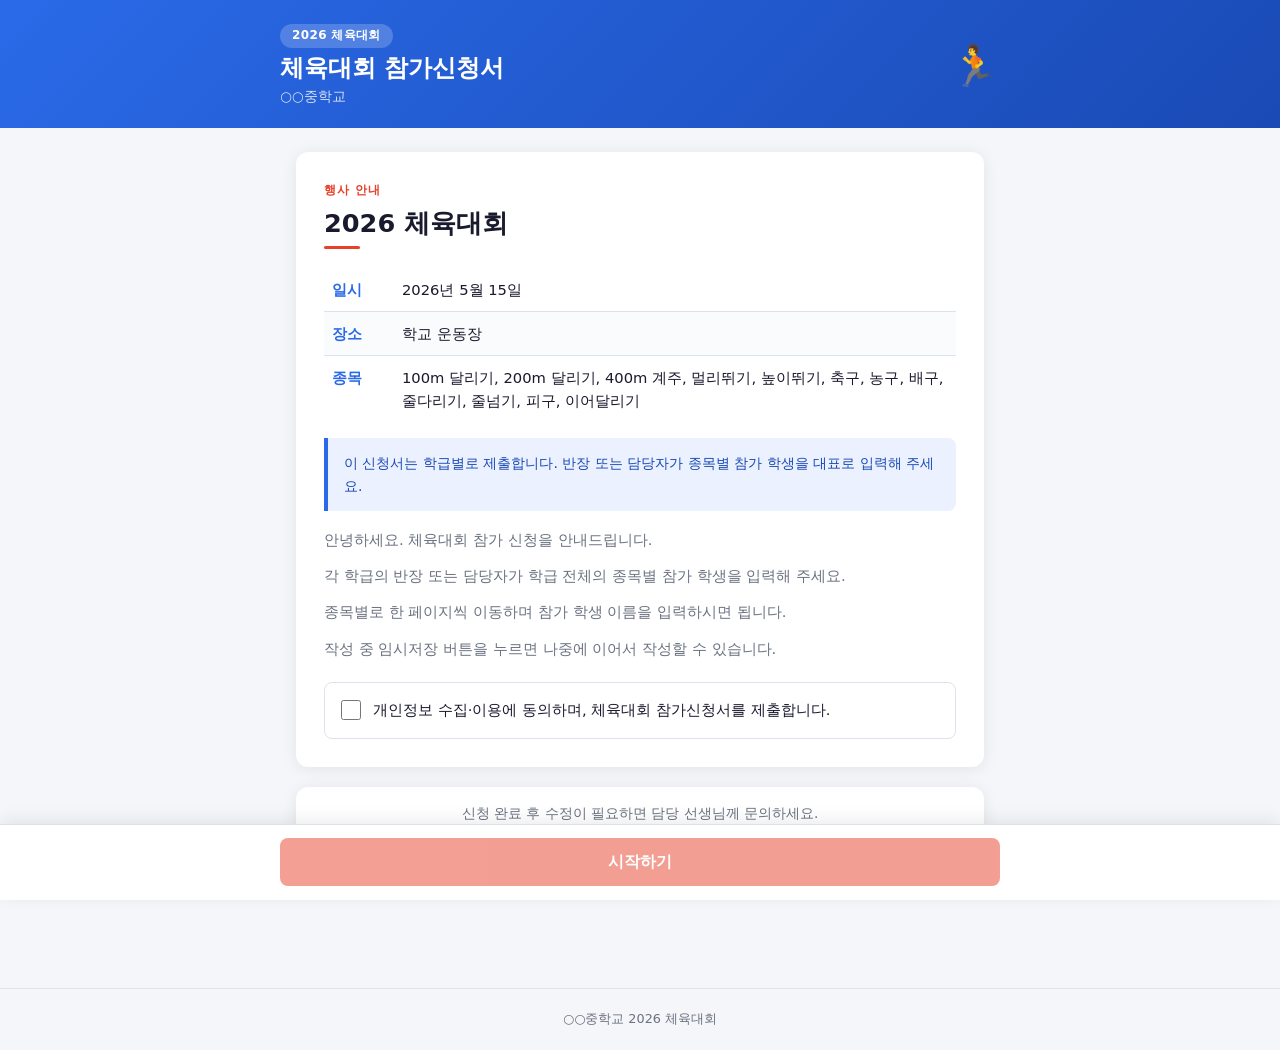
==== index.html @ 094ebeb4 "Add sports festival registration system Multi-step form with one page per event, allowing class reps" ====
<!DOCTYPE html>
<html lang="ko">
<head>
  <meta charset="UTF-8" />
  <meta name="viewport" content="width=device-width, initial-scale=1.0" />
  <title>체육대회 참가신청</title>
  <link rel="stylesheet" href="css/style.css" />
</head>
<body>

  <!-- ── 사이트 헤더 ──────────────────────────────────────── -->
  <header class="site-header">
    <div class="header-inner">
      <div class="header-brand">
        <span class="header-badge" id="header-badge">2026 체육대회</span>
        <h1 class="header-title" id="header-title">체육대회 참가신청서</h1>
        <p class="header-subtitle" id="header-subtitle">○○중학교</p>
      </div>
      <span class="header-logo" aria-hidden="true">🏃</span>
    </div>

    <!-- 프로그레스 바 (안내/완료 단계에서는 숨김) -->
    <div class="progress-container" id="progress-container" style="display:none;">
      <div class="progress-inner">
        <div class="progress-bar-track">
          <div class="progress-bar-fill" id="progress-bar" style="width:0%"></div>
        </div>
        <span class="progress-text" id="progress-text">1 / 14</span>
      </div>
    </div>
  </header>

  <!-- ── 메인 컨텐츠 ──────────────────────────────────────── -->
  <main class="container">

    <!-- ── 임시저장 복원 배너 (조건부 표시) ─────────────── -->
    <div id="draft-banner" class="draft-banner hidden">
      <div class="draft-banner-text">
        <strong>이어서 작성하시겠어요?</strong>
        <span id="draft-banner-time">저장된 내용이 있습니다.</span>
      </div>
      <div class="draft-banner-actions">
        <button class="btn btn-outline btn-sm" id="btn-discard-draft">새로 시작</button>
        <button class="btn btn-secondary btn-sm" id="btn-restore-draft">이어서 작성</button>
      </div>
    </div>

    <!-- ── STEP 0: 안내 ─────────────────────────────────── -->
    <div id="step-0" class="step-panel">

      <div class="card">
        <div class="card-label">행사 안내</div>
        <h2 class="card-title" id="intro-event-title">체육대회</h2>
        <div class="card-title-underline"></div>

        <table class="info-table" id="info-table">
          <tbody>
            <tr>
              <td>일시</td>
              <td id="info-date">-</td>
            </tr>
            <tr>
              <td>장소</td>
              <td id="info-location">-</td>
            </tr>
            <tr>
              <td>종목</td>
              <td id="info-events">-</td>
            </tr>
          </tbody>
        </table>

        <div class="notice-box">
          이 신청서는 학급별로 제출합니다. 반장 또는 담당자가 종목별 참가 학생을
          대표로 입력해 주세요.
        </div>

        <div class="intro-text" id="intro-text"></div>

        <label class="agreement-check" id="agreement-label">
          <input type="checkbox" id="agreement-checkbox" />
          <span>개인정보 수집·이용에 동의하며, 체육대회 참가신청서를 제출합니다.</span>
        </label>
      </div>

      <div class="card" style="padding: 1rem 1.75rem;">
        <p style="font-size:0.85rem; color: var(--color-muted); text-align:center;">
          신청 완료 후 수정이 필요하면 담당 선생님께 문의하세요.
        </p>
      </div>

    </div>

    <!-- ── STEP 1: 학급 정보 ─────────────────────────────── -->
    <div id="step-1" class="step-panel hidden">

      <div class="card">
        <div class="card-label">STEP 01</div>
        <h2 class="card-title">학급 정보</h2>
        <div class="card-title-underline"></div>
        <p class="card-subtitle">신청하는 학급의 학년과 반을 선택해 주세요.</p>

        <div class="field-row">
          <div class="field-group">
            <label for="select-grade">학년 <span class="required">*</span></label>
            <select id="select-grade">
              <option value="">-- 선택 --</option>
            </select>
            <span class="field-error" id="grade-error"></span>
          </div>
          <div class="field-group">
            <label for="select-class">반 <span class="required">*</span></label>
            <select id="select-class">
              <option value="">-- 선택 --</option>
            </select>
            <span class="field-error" id="class-error"></span>
          </div>
        </div>
      </div>

    </div>

    <!-- ── STEP 2~N: 종목별 입력 (JS로 동적 생성) ─────── -->
    <div id="event-steps-container"></div>

    <!-- ── 최종 STEP: 확인 및 제출 ──────────────────────── -->
    <div id="step-confirm" class="step-panel hidden">

      <div class="card">
        <div class="card-label">최종 확인</div>
        <h2 class="card-title">신청 내용 확인</h2>
        <div class="card-title-underline"></div>
        <p class="card-subtitle">아래 내용이 맞으면 제출하기 버튼을 눌러주세요.</p>

        <div id="summary-content">
          <!-- JS로 렌더링 -->
        </div>
      </div>

      <div id="submit-error" class="alert alert-error hidden"></div>

    </div>

    <!-- ── 완료 화면 ──────────────────────────────────────── -->
    <div id="step-complete" class="step-panel hidden">
      <div class="card">
        <div class="success-screen">
          <span class="success-icon">🎉</span>
          <h2>신청 완료!</h2>
          <p>
            체육대회 참가신청이 정상적으로 접수되었습니다.<br>
            수정이 필요하면 담당 선생님께 문의하세요.
          </p>
          <div id="complete-summary" style="margin-top:1.5rem; text-align:left;">
            <!-- 제출 요약 -->
          </div>
        </div>
      </div>
    </div>

  </main>

  <!-- ── 하단 고정 네비게이션 ─────────────────────────────── -->
  <nav class="bottom-nav" id="bottom-nav">
    <div class="bottom-nav-inner">
      <button class="btn btn-secondary" id="btn-prev" style="display:none;">이전</button>
      <button class="btn btn-outline btn-save" id="btn-save-draft" style="display:none;">임시저장</button>
      <button class="btn btn-primary" id="btn-next">시작하기</button>
    </div>
  </nav>

  <footer class="site-footer" id="site-footer"></footer>

  <script src="js/config.js"></script>
  <script src="js/form.js"></script>
</body>
</html>
---- css/style.css ----
/* ============================================================
   style.css — 체육대회 참가신청 시스템 공통 스타일
   ============================================================ */

/* ── Reset & Base ─────────────────────────────────────────── */
*, *::before, *::after { box-sizing: border-box; margin: 0; padding: 0; }

:root {
  --color-primary:    #E8402A;
  --color-primary-dk: #C0321F;
  --color-secondary:  #2A6AE8;
  --color-secondary-dk: #1A54C8;
  --color-success:    #27AE60;
  --color-success-dk: #1e8e4f;
  --color-danger:     #E84040;
  --color-warning:    #F39C12;
  --color-bg:         #F4F6F9;
  --color-card:       #FFFFFF;
  --color-text:       #1A1A2E;
  --color-muted:      #6B7280;
  --color-border:     #DDE3EC;
  --radius:           12px;
  --radius-sm:        8px;
  --shadow:           0 2px 16px rgba(0,0,0,0.08);
  --shadow-md:        0 4px 24px rgba(0,0,0,0.12);
  --transition:       0.18s ease;
}

html { scroll-behavior: smooth; }

body {
  font-family: "Pretendard", "Noto Sans KR", "Apple SD Gothic Neo", system-ui, sans-serif;
  background: var(--color-bg);
  color: var(--color-text);
  min-height: 100vh;
  line-height: 1.6;
  font-size: 16px;
}

/* ── Header ───────────────────────────────────────────────── */
.site-header {
  background: linear-gradient(135deg, var(--color-secondary) 0%, #1A4AB5 100%);
  color: #fff;
  padding: 1.5rem 1rem 1.25rem;
}
.header-inner {
  max-width: 720px;
  margin: 0 auto;
  display: flex;
  align-items: center;
  justify-content: space-between;
  gap: 1rem;
}
.header-brand {
  display: flex;
  flex-direction: column;
}
.header-badge {
  display: inline-block;
  background: rgba(255,255,255,0.2);
  border-radius: 20px;
  padding: 0.15rem 0.75rem;
  font-size: 0.75rem;
  font-weight: 600;
  letter-spacing: 0.03em;
  margin-bottom: 0.4rem;
  width: fit-content;
}
.header-title {
  font-size: 1.5rem;
  font-weight: 800;
  line-height: 1.2;
}
.header-subtitle {
  font-size: 0.85rem;
  opacity: 0.8;
  margin-top: 0.2rem;
}
.header-logo {
  font-size: 2.5rem;
  line-height: 1;
}

/* Admin header */
.admin-header .header-inner { max-width: 1200px; }
.admin-header .header-title { font-size: 1.2rem; }

/* ── Progress Bar ─────────────────────────────────────────── */
.progress-container {
  background: rgba(255,255,255,0.15);
  padding: 0.75rem 1rem;
}
.progress-inner {
  max-width: 720px;
  margin: 0 auto;
  display: flex;
  align-items: center;
  gap: 0.75rem;
}
.progress-bar-track {
  flex: 1;
  height: 6px;
  background: rgba(255,255,255,0.3);
  border-radius: 3px;
  overflow: hidden;
}
.progress-bar-fill {
  height: 100%;
  background: #fff;
  border-radius: 3px;
  transition: width 0.35s ease;
}
.progress-text {
  color: #fff;
  font-size: 0.82rem;
  font-weight: 600;
  white-space: nowrap;
  min-width: 50px;
  text-align: right;
}

/* ── Layout ───────────────────────────────────────────────── */
.container {
  max-width: 720px;
  margin: 0 auto;
  padding: 1.5rem 1rem 6rem; /* bottom padding for fixed nav */
}
.admin-container {
  max-width: 1200px;
  margin: 0 auto;
  padding: 1.5rem 1rem 3rem;
}

/* ── Card ─────────────────────────────────────────────────── */
.card {
  background: var(--color-card);
  border-radius: var(--radius);
  box-shadow: var(--shadow);
  padding: 1.75rem;
  margin-bottom: 1.25rem;
}
.card-label {
  font-size: 0.78rem;
  font-weight: 700;
  color: var(--color-primary);
  letter-spacing: 0.08em;
  text-transform: uppercase;
  margin-bottom: 0.5rem;
}
.card-title {
  font-size: 1.6rem;
  font-weight: 800;
  line-height: 1.25;
  margin-bottom: 0.35rem;
}
.card-title-underline {
  width: 36px;
  height: 3px;
  background: var(--color-primary);
  border-radius: 2px;
  margin-bottom: 1.25rem;
}
.card-subtitle {
  font-size: 0.92rem;
  color: var(--color-muted);
  margin-bottom: 1.25rem;
}

/* ── Info Table (안내 카드 내) ───────────────────────────── */
.info-table {
  width: 100%;
  border-collapse: collapse;
  margin: 1rem 0;
  font-size: 0.92rem;
}
.info-table td {
  padding: 0.6rem 0.5rem;
  border-bottom: 1px solid var(--color-border);
  vertical-align: top;
}
.info-table td:first-child {
  color: var(--color-secondary);
  font-weight: 700;
  width: 70px;
  white-space: nowrap;
}
.info-table tr:last-child td { border-bottom: none; }

/* ── Intro Text ───────────────────────────────────────────── */
.intro-text {
  font-size: 0.93rem;
  color: var(--color-muted);
  line-height: 1.8;
}
.intro-text p { margin-bottom: 0.6rem; }
.intro-text p:last-child { margin-bottom: 0; }

/* ── Notice Box ───────────────────────────────────────────── */
.notice-box {
  border-left: 4px solid var(--color-secondary);
  background: #EBF1FE;
  padding: 0.85rem 1rem;
  border-radius: 0 var(--radius-sm) var(--radius-sm) 0;
  font-size: 0.88rem;
  color: #1A4AB5;
  margin: 1rem 0;
  line-height: 1.6;
}

/* ── Form Fields ──────────────────────────────────────────── */
.field-group { margin-bottom: 1.25rem; }
.field-group label {
  display: block;
  font-weight: 600;
  margin-bottom: 0.4rem;
  font-size: 0.93rem;
}
.required { color: var(--color-primary); margin-left: 2px; }
.field-hint { font-weight: 400; font-size: 0.8rem; color: var(--color-muted); margin-left: 0.4rem; }

input[type="text"],
input[type="password"],
select,
textarea {
  width: 100%;
  padding: 0.65rem 0.9rem;
  border: 1.5px solid var(--color-border);
  border-radius: var(--radius-sm);
  font-size: 0.97rem;
  font-family: inherit;
  transition: border-color var(--transition), box-shadow var(--transition);
  background: #fff;
  color: var(--color-text);
  -webkit-appearance: none;
  appearance: none;
}
select {
  background-image: url("data:image/svg+xml,%3Csvg xmlns='http://www.w3.org/2000/svg' width='16' height='16' viewBox='0 0 24 24' fill='none' stroke='%236B7280' stroke-width='2'%3E%3Cpolyline points='6 9 12 15 18 9'/%3E%3C/svg%3E");
  background-repeat: no-repeat;
  background-position: right 0.75rem center;
  padding-right: 2.5rem;
}
input:focus, select:focus, textarea:focus {
  outline: none;
  border-color: var(--color-secondary);
  box-shadow: 0 0 0 3px rgba(42,106,232,0.12);
}
.input-error {
  border-color: var(--color-danger) !important;
  box-shadow: 0 0 0 3px rgba(232,64,64,0.1) !important;
}
.field-error {
  display: block;
  color: var(--color-danger);
  font-size: 0.8rem;
  margin-top: 0.3rem;
  min-height: 1rem;
}

/* ── Field Row (학년/반 가로 배치) ───────────────────────── */
.field-row {
  display: grid;
  grid-template-columns: 1fr 1fr;
  gap: 1rem;
}

/* ── Participants List ────────────────────────────────────── */
.participants-list {
  display: flex;
  flex-direction: column;
  gap: 0.6rem;
  margin-bottom: 0.75rem;
}
.participant-item {
  display: flex;
  align-items: center;
  gap: 0.5rem;
}
.participant-number {
  font-size: 0.82rem;
  font-weight: 600;
  color: var(--color-muted);
  min-width: 22px;
  text-align: center;
}
.participant-item input {
  flex: 1;
  margin: 0;
}
.btn-remove-participant {
  flex-shrink: 0;
  width: 32px;
  height: 32px;
  border: 1.5px solid var(--color-border);
  background: #fff;
  border-radius: 50%;
  cursor: pointer;
  font-size: 1.1rem;
  line-height: 1;
  color: var(--color-muted);
  transition: all var(--transition);
  display: flex;
  align-items: center;
  justify-content: center;
  padding: 0;
}
.btn-remove-participant:hover {
  border-color: var(--color-danger);
  color: var(--color-danger);
  background: #FFF0F0;
}
.btn-add-participant {
  display: flex;
  align-items: center;
  gap: 0.4rem;
  background: none;
  border: 1.5px dashed var(--color-border);
  border-radius: var(--radius-sm);
  padding: 0.55rem 1rem;
  font-size: 0.88rem;
  font-weight: 600;
  color: var(--color-secondary);
  cursor: pointer;
  width: 100%;
  transition: all var(--transition);
  font-family: inherit;
}
.btn-add-participant:hover {
  border-color: var(--color-secondary);
  background: #EBF1FE;
}
.btn-add-participant:disabled {
  opacity: 0.4;
  cursor: not-allowed;
}
.max-reached-msg {
  font-size: 0.8rem;
  color: var(--color-warning);
  margin-top: 0.4rem;
}

/* ── Skip Toggle ──────────────────────────────────────────── */
.skip-toggle {
  display: flex;
  align-items: center;
  gap: 0.6rem;
  padding: 0.75rem 1rem;
  background: #FFF8F0;
  border: 1.5px solid #F5CBA7;
  border-radius: var(--radius-sm);
  cursor: pointer;
  font-size: 0.88rem;
  font-weight: 600;
  color: var(--color-warning);
  transition: all var(--transition);
  user-select: none;
  margin-top: 1rem;
}
.skip-toggle:hover { background: #FFF0DC; }
.skip-toggle input[type="checkbox"] {
  width: auto;
  margin: 0;
  accent-color: var(--color-warning);
}
.skip-toggle.is-skipped {
  background: #FFF0DC;
  border-color: var(--color-warning);
}

/* ── Agreement Checkbox ───────────────────────────────────── */
.agreement-check {
  display: flex;
  align-items: flex-start;
  gap: 0.75rem;
  padding: 1rem;
  border: 1.5px solid var(--color-border);
  border-radius: var(--radius-sm);
  cursor: pointer;
  transition: all var(--transition);
  font-size: 0.92rem;
  line-height: 1.5;
  user-select: none;
  margin-top: 1.25rem;
}
.agreement-check input[type="checkbox"] {
  width: 20px;
  height: 20px;
  flex-shrink: 0;
  margin-top: 1px;
  accent-color: var(--color-primary);
  cursor: pointer;
}
.agreement-check:has(input:checked) {
  border-color: var(--color-primary);
  background: #FFF5F3;
}

/* ── Draft Restore Banner ─────────────────────────────────── */
.draft-banner {
  background: linear-gradient(135deg, #EBF1FE, #F0F5FF);
  border: 1.5px solid #BDD0F8;
  border-radius: var(--radius);
  padding: 1rem 1.25rem;
  margin-bottom: 1.25rem;
  display: flex;
  align-items: center;
  justify-content: space-between;
  gap: 1rem;
  flex-wrap: wrap;
}
.draft-banner-text { font-size: 0.9rem; color: var(--color-secondary-dk); font-weight: 500; }
.draft-banner-text strong { display: block; font-size: 0.97rem; margin-bottom: 0.2rem; }
.draft-banner-actions { display: flex; gap: 0.5rem; flex-shrink: 0; }

/* ── Buttons ──────────────────────────────────────────────── */
.btn {
  display: inline-flex;
  align-items: center;
  justify-content: center;
  gap: 0.45rem;
  padding: 0.7rem 1.5rem;
  border: none;
  border-radius: var(--radius-sm);
  font-size: 0.97rem;
  font-family: inherit;
  font-weight: 600;
  cursor: pointer;
  transition: all var(--transition);
  text-decoration: none;
  white-space: nowrap;
}
.btn:disabled { opacity: 0.5; cursor: not-allowed; }
.btn-primary   { background: var(--color-primary);   color: #fff; }
.btn-primary:hover:not(:disabled)   { background: var(--color-primary-dk); }
.btn-secondary { background: #e9ecef; color: var(--color-text); }
.btn-secondary:hover:not(:disabled) { background: #dee2e6; }
.btn-outline {
  background: transparent;
  border: 1.5px solid var(--color-border);
  color: var(--color-text);
}
.btn-outline:hover:not(:disabled) { border-color: var(--color-secondary); color: var(--color-secondary); }
.btn-success   { background: var(--color-success);   color: #fff; }
.btn-success:hover:not(:disabled)   { background: var(--color-success-dk); }
.btn-sm { padding: 0.45rem 1rem; font-size: 0.85rem; }
.btn-ghost {
  background: rgba(255,255,255,0.15);
  color: #fff;
  border: 1px solid rgba(255,255,255,0.3);
}
.btn-ghost:hover:not(:disabled) { background: rgba(255,255,255,0.25); }

/* ── Fixed Bottom Navigation ──────────────────────────────── */
.bottom-nav {
  position: fixed;
  bottom: 0;
  left: 0;
  right: 0;
  background: var(--color-card);
  border-top: 1px solid var(--color-border);
  padding: 0.85rem 1rem;
  z-index: 100;
  box-shadow: 0 -4px 16px rgba(0,0,0,0.08);
}
.bottom-nav-inner {
  max-width: 720px;
  margin: 0 auto;
  display: flex;
  align-items: center;
  gap: 0.75rem;
}
.bottom-nav .btn-primary { flex: 1; padding: 0.85rem; font-size: 1rem; }
.bottom-nav .btn-secondary { padding: 0.85rem 1.25rem; }
.bottom-nav .btn-save { padding: 0.85rem 1rem; font-size: 0.85rem; color: var(--color-muted); }

/* ── Spinner ──────────────────────────────────────────────── */
.spinner {
  width: 1rem; height: 1rem;
  border: 2px solid rgba(255,255,255,0.4);
  border-top-color: #fff;
  border-radius: 50%;
  animation: spin 0.7s linear infinite;
}
@keyframes spin { to { transform: rotate(360deg); } }

/* ── Alert ────────────────────────────────────────────────── */
.alert {
  padding: 0.9rem 1.1rem;
  border-radius: var(--radius-sm);
  font-size: 0.9rem;
  line-height: 1.5;
  margin-bottom: 1rem;
}
.alert-success { background: #d4edda; border: 1px solid #b8dac4; color: #155724; }
.alert-error   { background: #f8d7da; border: 1px solid #f1b8bc; color: #721c24; }
.alert-info    { background: #cfe2ff; border: 1px solid #b6d0f7; color: #0a3676; }

/* ── Summary Table (확인 페이지) ──────────────────────────── */
.summary-table {
  width: 100%;
  border-collapse: collapse;
  font-size: 0.9rem;
}
.summary-table th, .summary-table td {
  padding: 0.65rem 0.85rem;
  border-bottom: 1px solid var(--color-border);
  text-align: left;
}
.summary-table th {
  background: var(--color-bg);
  font-weight: 600;
  color: var(--color-muted);
  font-size: 0.82rem;
  width: 35%;
}
.summary-table tr:last-child td,
.summary-table tr:last-child th { border-bottom: none; }
.summary-table .no-participants { color: var(--color-muted); font-style: italic; }
.summary-table .participants-list-text {
  display: flex;
  flex-wrap: wrap;
  gap: 0.4rem;
}
.participant-tag {
  background: var(--color-bg);
  border: 1px solid var(--color-border);
  border-radius: 20px;
  padding: 0.2rem 0.65rem;
  font-size: 0.82rem;
  font-weight: 500;
}

/* ── Success Screen ───────────────────────────────────────── */
.success-screen {
  text-align: center;
  padding: 2.5rem 1.5rem;
}
.success-icon {
  font-size: 4rem;
  margin-bottom: 1rem;
  display: block;
}
.success-screen h2 {
  font-size: 1.5rem;
  font-weight: 800;
  margin-bottom: 0.5rem;
  color: var(--color-success);
}
.success-screen p {
  color: var(--color-muted);
  font-size: 0.93rem;
  line-height: 1.6;
}

/* ── Admin: Login Overlay ─────────────────────────────────── */
.overlay {
  position: fixed;
  inset: 0;
  background: rgba(26, 26, 46, 0.75);
  display: flex;
  align-items: center;
  justify-content: center;
  z-index: 1000;
  backdrop-filter: blur(4px);
}
.overlay-card {
  background: var(--color-card);
  border-radius: var(--radius);
  padding: 2.5rem 2rem;
  width: min(400px, 90vw);
  box-shadow: var(--shadow-md);
}
.overlay-card h2 {
  font-size: 1.3rem;
  font-weight: 800;
  margin-bottom: 0.5rem;
}
.overlay-card .overlay-sub {
  color: var(--color-muted);
  font-size: 0.88rem;
  margin-bottom: 1.5rem;
}
.overlay-card .btn { width: 100%; margin-top: 0.5rem; padding: 0.85rem; }

/* ── Admin: Stats Row ─────────────────────────────────────── */
.stats-row {
  display: grid;
  grid-template-columns: repeat(auto-fill, minmax(140px, 1fr));
  gap: 1rem;
  margin-bottom: 1.5rem;
}
.stat-card {
  background: var(--color-card);
  border-radius: var(--radius);
  box-shadow: var(--shadow);
  padding: 1.25rem 1rem;
  text-align: center;
}
.stat-value {
  font-size: 2rem;
  font-weight: 800;
  color: var(--color-secondary);
  line-height: 1;
  display: block;
}
.stat-label {
  font-size: 0.78rem;
  color: var(--color-muted);
  margin-top: 0.3rem;
  display: block;
}

/* ── Admin: Filter Card ───────────────────────────────────── */
.filter-card .filter-row {
  display: grid;
  grid-template-columns: repeat(auto-fill, minmax(180px, 1fr));
  gap: 1rem;
  margin-bottom: 1rem;
}
.filter-actions {
  display: flex;
  align-items: center;
  gap: 0.75rem;
  flex-wrap: wrap;
}
.count-badge {
  font-size: 0.85rem;
  color: var(--color-muted);
  margin-left: auto;
}

/* ── Admin: Table ─────────────────────────────────────────── */
.table-wrapper { overflow-x: auto; }
table {
  width: 100%;
  border-collapse: collapse;
  font-size: 0.88rem;
}
thead tr {
  background: var(--color-secondary);
  color: #fff;
}
th, td {
  padding: 0.7rem 0.9rem;
  text-align: left;
  border-bottom: 1px solid var(--color-border);
}
th { font-weight: 600; font-size: 0.82rem; }
tbody tr:hover { background: #EBF1FE; }
tbody tr:nth-child(even) { background: #fafbfc; }
tbody tr:nth-child(even):hover { background: #EBF1FE; }
.table-empty, .table-loading {
  text-align: center;
  padding: 3rem;
  color: var(--color-muted);
  font-size: 0.9rem;
}

/* ── Footer ───────────────────────────────────────────────── */
.site-footer {
  text-align: center;
  padding: 1.25rem;
  font-size: 0.8rem;
  color: var(--color-muted);
  border-top: 1px solid var(--color-border);
  margin-top: 2rem;
}

/* ── Utility ──────────────────────────────────────────────── */
.hidden { display: none !important; }

/* ── Responsive ───────────────────────────────────────────── */
@media (max-width: 600px) {
  body { font-size: 15px; }
  .card { padding: 1.25rem; }
  .card-title { font-size: 1.35rem; }
  .header-title { font-size: 1.25rem; }
  .header-logo { font-size: 2rem; }
  .stats-row { grid-template-columns: repeat(2, 1fr); }
  .filter-card .filter-row { grid-template-columns: 1fr; }
  .filter-actions { flex-direction: column; align-items: stretch; }
  .count-badge { margin-left: 0; }
  .bottom-nav-inner { flex-wrap: wrap; }
  .bottom-nav .btn-save { order: -1; flex-basis: 100%; }
  .draft-banner { flex-direction: column; align-items: flex-start; }
}
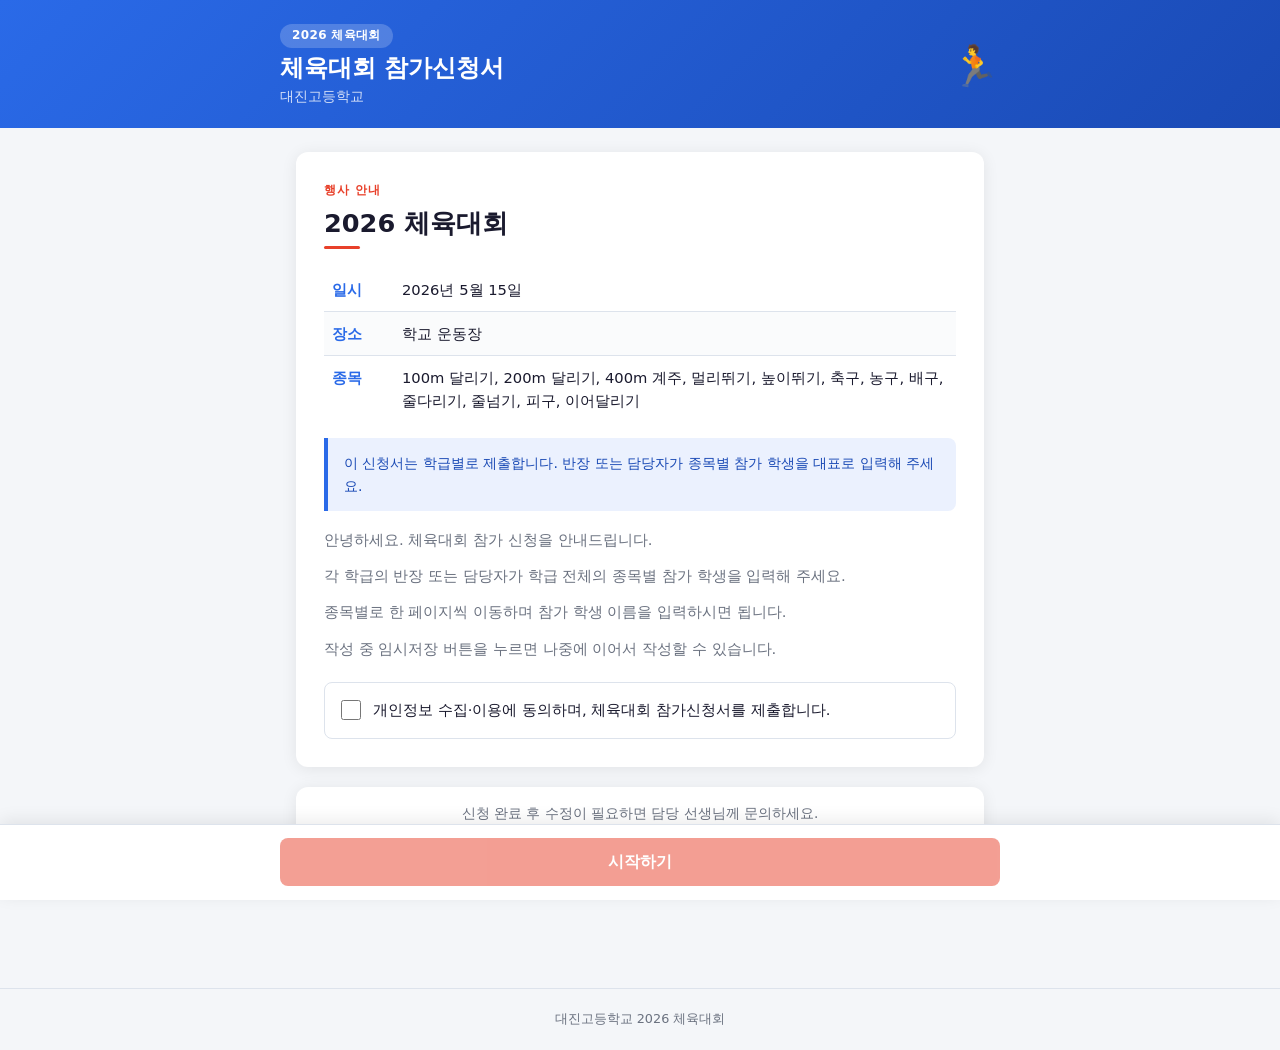
==== commit 146b7d96: "Update school name and add writer/teacher signature fields - Change school name to 대진고등학교 - Add writ" ====
--- a/index.html
+++ b/index.html
@@ -14,7 +14,7 @@
       <div class="header-brand">
         <span class="header-badge" id="header-badge">2026 체육대회</span>
         <h1 class="header-title" id="header-title">체육대회 참가신청서</h1>
-        <p class="header-subtitle" id="header-subtitle">○○중학교</p>
+        <p class="header-subtitle" id="header-subtitle">대진고등학교</p>
       </div>
       <span class="header-logo" aria-hidden="true">🏃</span>
     </div>
--- a/css/style.css
+++ b/css/style.css
@@ -666,6 +666,29 @@
   margin-top: 2rem;
 }
 
+/* ── Sign Section (서명란) ────────────────────────────────── */
+.sign-input {
+  width: 100%;
+  padding: 0.45rem 0.65rem;
+  border: 1.5px solid var(--color-border);
+  border-radius: var(--radius-sm);
+  font-size: 0.9rem;
+  font-family: inherit;
+  color: var(--color-text);
+  background: #fff;
+  transition: border-color var(--transition);
+}
+.sign-input:focus {
+  outline: none;
+  border-color: var(--color-secondary);
+  box-shadow: 0 0 0 3px rgba(42,106,232,0.1);
+}
+.sign-box {
+  min-height: 2.4rem;
+  border-bottom: 2px solid var(--color-text);
+  width: 100%;
+}
+
 /* ── Utility ──────────────────────────────────────────────── */
 .hidden { display: none !important; }
 
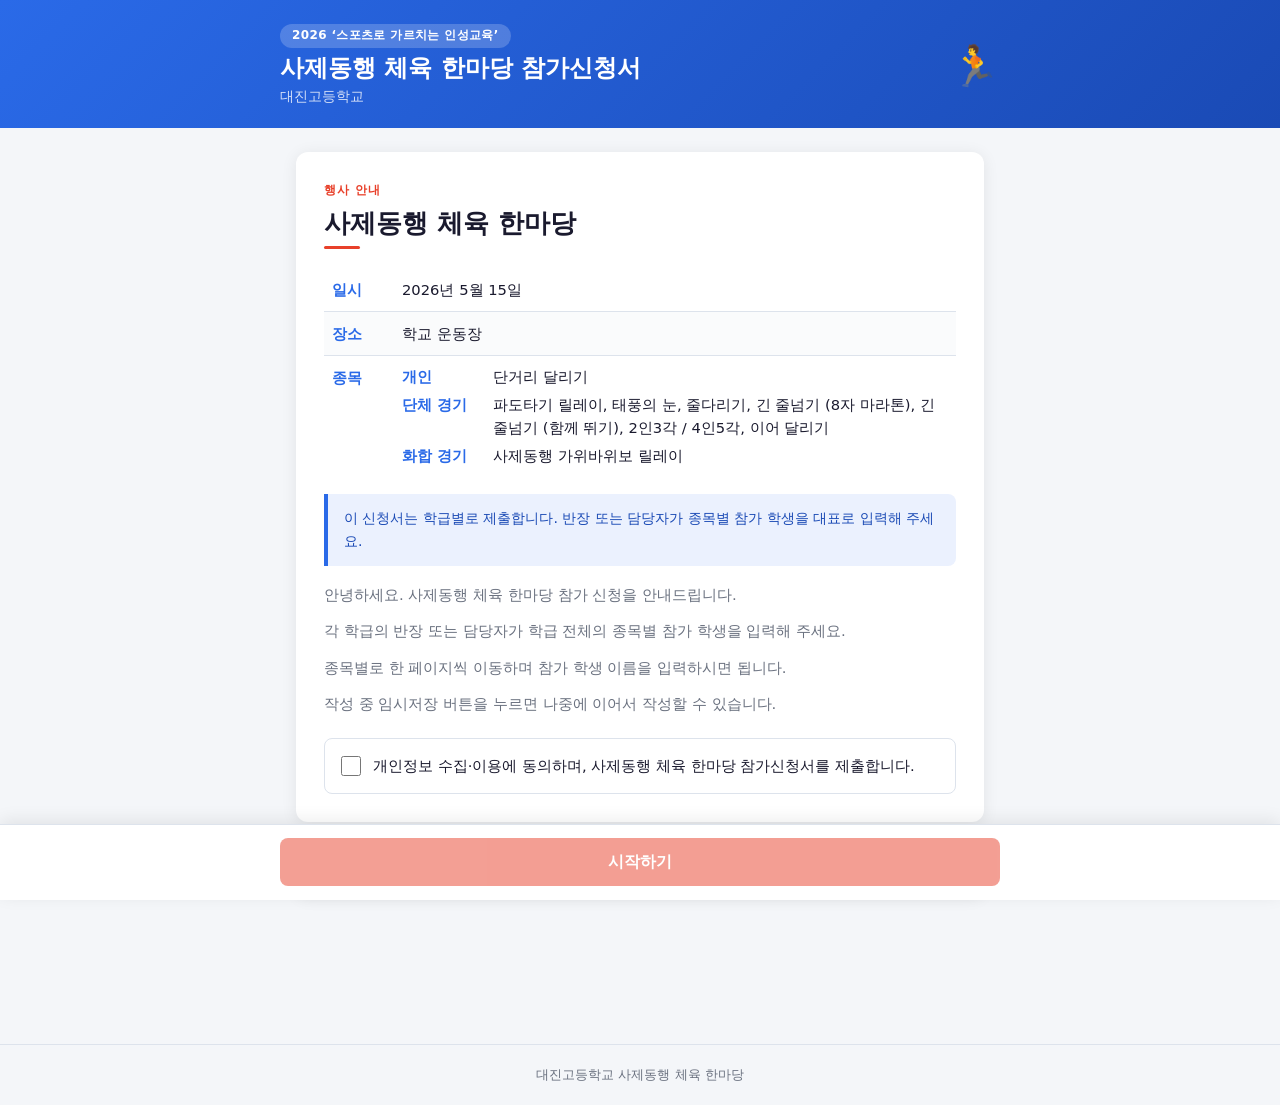
==== commit 261a30c2: "Update sports event registration form" ====
--- a/index.html
+++ b/index.html
@@ -3,7 +3,7 @@
 <head>
   <meta charset="UTF-8" />
   <meta name="viewport" content="width=device-width, initial-scale=1.0" />
-  <title>체육대회 참가신청</title>
+  <title>사제동행 체육 한마당 참가신청</title>
   <link rel="stylesheet" href="css/style.css" />
 </head>
 <body>
@@ -12,8 +12,8 @@
   <header class="site-header">
     <div class="header-inner">
       <div class="header-brand">
-        <span class="header-badge" id="header-badge">2026 체육대회</span>
-        <h1 class="header-title" id="header-title">체육대회 참가신청서</h1>
+        <span class="header-badge" id="header-badge">2026 ‘스포츠로 가르치는 인성교육’</span>
+        <h1 class="header-title" id="header-title">사제동행 체육 한마당 참가신청서</h1>
         <p class="header-subtitle" id="header-subtitle">대진고등학교</p>
       </div>
       <span class="header-logo" aria-hidden="true">🏃</span>
@@ -50,7 +50,7 @@
 
       <div class="card">
         <div class="card-label">행사 안내</div>
-        <h2 class="card-title" id="intro-event-title">체육대회</h2>
+        <h2 class="card-title" id="intro-event-title">사제동행 체육 한마당</h2>
         <div class="card-title-underline"></div>
 
         <table class="info-table" id="info-table">
@@ -79,13 +79,13 @@
 
         <label class="agreement-check" id="agreement-label">
           <input type="checkbox" id="agreement-checkbox" />
-          <span>개인정보 수집·이용에 동의하며, 체육대회 참가신청서를 제출합니다.</span>
+          <span>개인정보 수집·이용에 동의하며, 사제동행 체육 한마당 참가신청서를 제출합니다.</span>
         </label>
       </div>
 
       <div class="card" style="padding: 1rem 1.75rem;">
         <p style="font-size:0.85rem; color: var(--color-muted); text-align:center;">
-          신청 완료 후 수정이 필요하면 담당 선생님께 문의하세요.
+          신청 완료 후 수정이 필요하면 정경희, 유성욱 선생님께 문의하세요.
         </p>
       </div>
 
@@ -130,10 +130,20 @@
         <div class="card-label">최종 확인</div>
         <h2 class="card-title">신청 내용 확인</h2>
         <div class="card-title-underline"></div>
-        <p class="card-subtitle">아래 내용이 맞으면 제출하기 버튼을 눌러주세요.</p>
+        <p class="card-subtitle">아래 내용이 맞으면 제출하기 버튼을 눌러 구글 시트에 접수 내용을 저장해 주세요.</p>
 
         <div id="summary-content">
           <!-- JS로 렌더링 -->
+        </div>
+
+        <div class="notice-box confirm-notes">
+          <strong>※ 유의 사항</strong>
+          <ol>
+            <li>1인 1종목 이상은 반드시 참가를 원칙으로 한다.</li>
+            <li>중복 불가 경기 종목 반드시 확인 (규정 미 준수 시 해당 종목 실격)</li>
+            <li>담임 선생님께 확인 싸인을 받은 후 원본 제출. ※ 리로스쿨 - 활동보고서 – 교과활동(예체) 양식 탑재 확인</li>
+            <li>제출 마감 : 5월 8일 (금) 16:30분 까지 / 강당 내 교사 연구실</li>
+          </ol>
         </div>
       </div>
 
@@ -148,8 +158,8 @@
           <span class="success-icon">🎉</span>
           <h2>신청 완료!</h2>
           <p>
-            체육대회 참가신청이 정상적으로 접수되었습니다.<br>
-            수정이 필요하면 담당 선생님께 문의하세요.
+            사제동행 체육 한마당 참가신청 내용이 구글 시트에 저장되었습니다.<br>
+            출력물은 담임교사 서명 후 리로스쿨에 업로드해 주세요.
           </p>
           <div id="complete-summary" style="margin-top:1.5rem; text-align:left;">
             <!-- 제출 요약 -->
--- a/css/style.css
+++ b/css/style.css
@@ -165,6 +165,32 @@
   color: var(--color-muted);
   margin-bottom: 1.25rem;
 }
+.event-method-table {
+  width: 100%;
+  border-collapse: collapse;
+  margin: 0 0 1.25rem;
+  font-size: 0.9rem;
+}
+.event-method-table th,
+.event-method-table td {
+  padding: 0.55rem 0.5rem;
+  border-bottom: 1px solid var(--color-border);
+  vertical-align: top;
+  text-align: left;
+}
+.event-method-table th {
+  width: 5rem;
+  color: var(--color-secondary);
+  font-weight: 700;
+  white-space: nowrap;
+}
+.event-method-table td {
+  white-space: pre-line;
+}
+.event-method-table tr:last-child th,
+.event-method-table tr:last-child td {
+  border-bottom: none;
+}
 
 /* ── Info Table (안내 카드 내) ───────────────────────────── */
 .info-table {
@@ -185,6 +211,21 @@
   white-space: nowrap;
 }
 .info-table tr:last-child td { border-bottom: none; }
+.event-group {
+  display: grid;
+  grid-template-columns: 5rem 1fr;
+  gap: 0.7rem;
+  line-height: 1.55;
+  margin-bottom: 0.35rem;
+}
+.event-group:last-child { margin-bottom: 0; }
+.event-group strong {
+  color: var(--color-secondary);
+  white-space: nowrap;
+}
+.event-group span {
+  color: var(--color-text);
+}
 
 /* ── Intro Text ───────────────────────────────────────────── */
 .intro-text {
@@ -205,6 +246,20 @@
   color: #1A4AB5;
   margin: 1rem 0;
   line-height: 1.6;
+}
+.confirm-notes {
+  margin-top: 1.5rem;
+}
+.confirm-notes strong {
+  display: block;
+  margin-bottom: 0.35rem;
+}
+.confirm-notes ol {
+  margin: 0;
+  padding-left: 1.25rem;
+}
+.confirm-notes li + li {
+  margin-top: 0.3rem;
 }
 
 /* ── Form Fields ──────────────────────────────────────────── */
@@ -338,6 +393,23 @@
   color: var(--color-warning);
   margin-top: 0.4rem;
 }
+.event-restriction {
+  border: 1px solid #F5CBA7;
+  border-radius: var(--radius-sm);
+  background: #FFF8F0;
+  color: var(--color-warning);
+  padding: 0.85rem 1rem;
+  margin-bottom: 0.75rem;
+  font-size: 0.88rem;
+  line-height: 1.5;
+}
+.event-restriction strong {
+  display: block;
+  margin-bottom: 0.25rem;
+}
+.event-restriction span {
+  color: var(--color-text);
+}
 
 /* ── Skip Toggle ──────────────────────────────────────────── */
 .skip-toggle {
@@ -521,6 +593,21 @@
   flex-wrap: wrap;
   gap: 0.4rem;
 }
+.participant-group-summary {
+  display: grid;
+  grid-template-columns: 2.5rem 1fr;
+  gap: 0.45rem;
+  width: 100%;
+}
+.participant-group-summary strong {
+  color: var(--color-secondary);
+  line-height: 1.9;
+}
+.participant-group-summary div {
+  display: flex;
+  flex-wrap: wrap;
+  gap: 0.4rem;
+}
 .participant-tag {
   background: var(--color-bg);
   border: 1px solid var(--color-border);
@@ -664,6 +751,120 @@
   color: var(--color-muted);
   border-top: 1px solid var(--color-border);
   margin-top: 2rem;
+}
+
+/* ── Student Chip Picker (명렬 선택 UI) ──────────────────── */
+.chips-grid {
+  display: flex;
+  flex-wrap: wrap;
+  gap: 0.5rem;
+  margin-bottom: 0.75rem;
+}
+.group-selector {
+  display: grid;
+  grid-template-columns: repeat(5, minmax(0, 1fr));
+  gap: 0.45rem;
+  margin-bottom: 0.8rem;
+}
+.wave-role-selector {
+  display: grid;
+  grid-template-columns: repeat(auto-fit, minmax(6rem, 1fr));
+  gap: 0.45rem;
+  margin-bottom: 0.8rem;
+}
+.group-tab {
+  border: 1.5px solid var(--color-border);
+  border-radius: var(--radius-sm);
+  background: #fff;
+  color: var(--color-text);
+  padding: 0.55rem 0.45rem;
+  font-family: inherit;
+  font-size: 0.86rem;
+  font-weight: 700;
+  cursor: pointer;
+}
+.group-tab span {
+  display: block;
+  color: var(--color-muted);
+  font-size: 0.75rem;
+  font-weight: 600;
+  margin-top: 0.15rem;
+}
+.group-tab.active {
+  border-color: var(--color-secondary);
+  background: #EBF1FE;
+  color: var(--color-secondary);
+}
+.student-chip {
+  display: inline-flex;
+  align-items: center;
+  gap: 0.3rem;
+  padding: 0.45rem 0.85rem;
+  border: 1.5px solid var(--color-border);
+  border-radius: 20px;
+  background: var(--color-card);
+  color: var(--color-text);
+  font-size: 0.88rem;
+  font-family: inherit;
+  font-weight: 500;
+  cursor: pointer;
+  transition: all var(--transition);
+  user-select: none;
+}
+.student-chip:hover:not(:disabled) {
+  border-color: var(--color-secondary);
+  background: #EBF1FE;
+  color: var(--color-secondary);
+}
+.student-chip.selected {
+  background: var(--color-secondary);
+  border-color: var(--color-secondary);
+  color: #fff;
+  font-weight: 600;
+}
+.student-chip.selected:hover {
+  background: var(--color-secondary-dk);
+  border-color: var(--color-secondary-dk);
+}
+.student-chip.is-disabled {
+  opacity: 0.35;
+  cursor: not-allowed;
+}
+.chip-num {
+  font-size: 0.75rem;
+  opacity: 0.7;
+  min-width: 1.1rem;
+  text-align: right;
+}
+.chip-gender {
+  font-size: 0.72rem;
+  font-weight: 700;
+  padding: 0.1rem 0.32rem;
+  border-radius: 3px;
+  line-height: 1;
+}
+.chip-gender.male   { background: #DBEAFE; color: #1D4ED8; }
+.chip-gender.female { background: #FCE7F3; color: #9D174D; }
+.chip-group-badge {
+  font-size: 0.72rem;
+  font-weight: 700;
+  padding: 0.1rem 0.32rem;
+  border-radius: 3px;
+  background: #FFF3D6;
+  color: #A05A00;
+}
+.student-chip.selected .chip-gender {
+  background: rgba(255,255,255,0.25);
+  color: #fff;
+}
+.chip-count-msg {
+  font-size: 0.83rem;
+  color: var(--color-muted);
+  font-weight: 500;
+  margin-bottom: 0.5rem;
+}
+.chip-count-msg.at-max {
+  color: var(--color-secondary);
 }
 
 /* ── Sign Section (서명란) ────────────────────────────────── */
@@ -706,4 +907,5 @@
   .bottom-nav-inner { flex-wrap: wrap; }
   .bottom-nav .btn-save { order: -1; flex-basis: 100%; }
   .draft-banner { flex-direction: column; align-items: flex-start; }
-}
+  .group-selector { grid-template-columns: repeat(2, minmax(0, 1fr)); }
+}
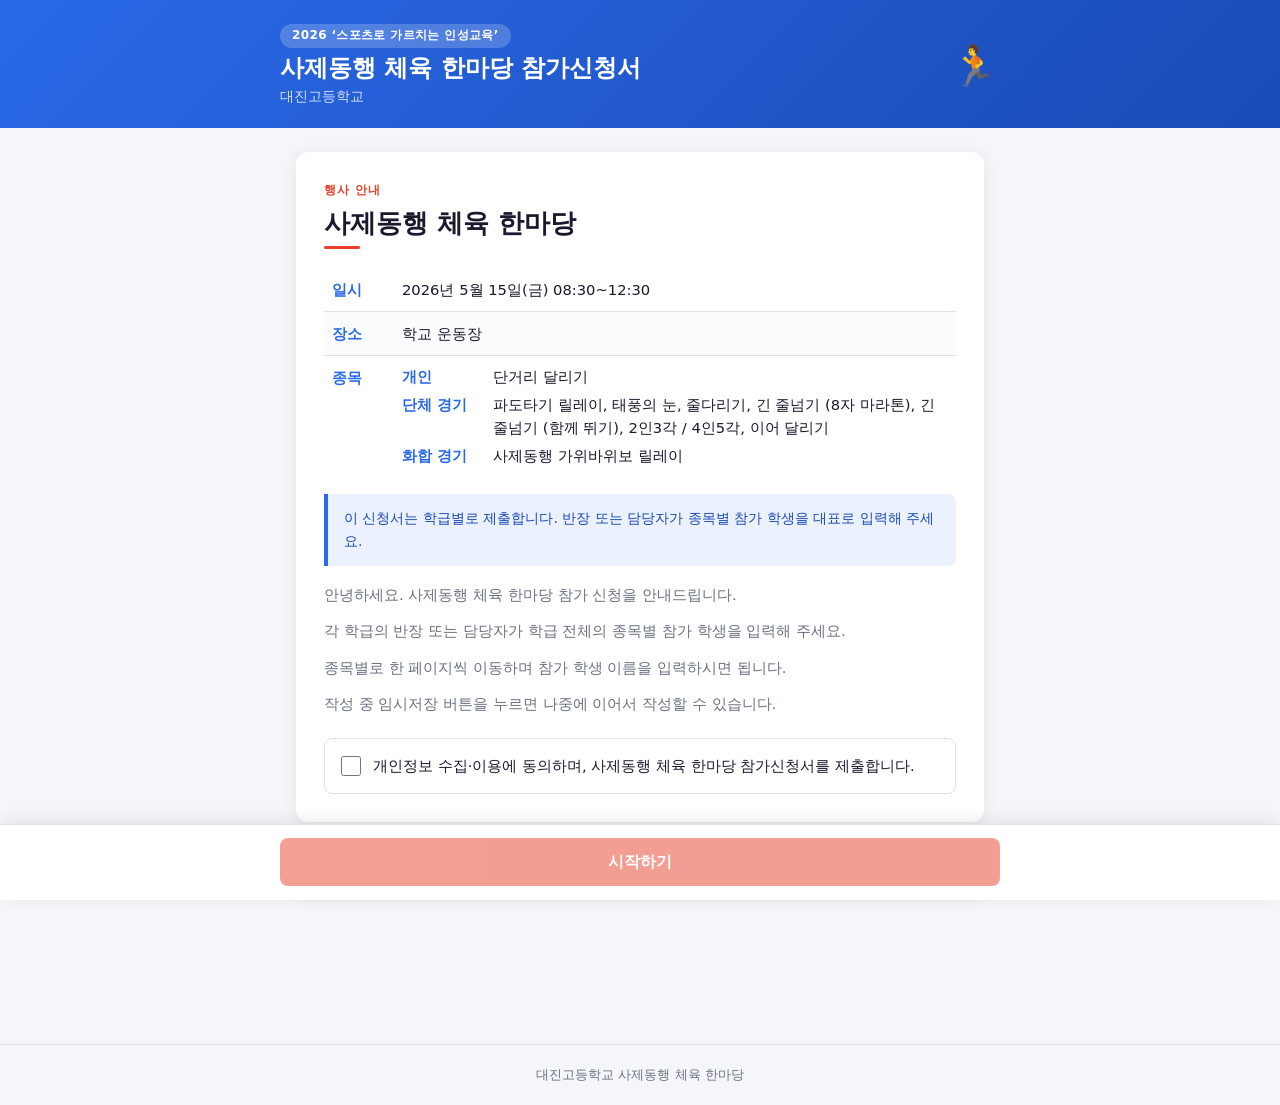
==== commit 447aace7: "Finalize work assignments and class list" ====
--- a/index.html
+++ b/index.html
@@ -181,7 +181,7 @@
 
   <footer class="site-footer" id="site-footer"></footer>
 
-  <script src="js/config.js"></script>
+  <script src="js/config.js?v=20260514-classes8"></script>
   <script src="js/form.js"></script>
 </body>
 </html>
--- a/css/style.css
+++ b/css/style.css
@@ -275,6 +275,7 @@
 
 input[type="text"],
 input[type="password"],
+input[type="number"],
 select,
 textarea {
   width: 100%;
@@ -506,6 +507,8 @@
 .btn-primary:hover:not(:disabled)   { background: var(--color-primary-dk); }
 .btn-secondary { background: #e9ecef; color: var(--color-text); }
 .btn-secondary:hover:not(:disabled) { background: #dee2e6; }
+.btn-danger { background: var(--color-danger); color: #fff; }
+.btn-danger:hover:not(:disabled) { background: #C92F2F; }
 .btn-outline {
   background: transparent;
   border: 1.5px solid var(--color-border);
@@ -888,6 +891,591 @@
   min-height: 2.4rem;
   border-bottom: 2px solid var(--color-text);
   width: 100%;
+}
+
+/* ── Day Operations Dashboard ─────────────────────────────── */
+.day-header .header-inner,
+.day-container {
+  max-width: 1280px;
+}
+.day-header-actions {
+  display: flex;
+  align-items: center;
+  gap: 0.5rem;
+  flex-wrap: wrap;
+  justify-content: flex-end;
+}
+.day-container {
+  margin: 0 auto;
+  padding: 1.5rem 1rem 3rem;
+}
+.day-stats {
+  grid-template-columns: repeat(4, minmax(140px, 1fr));
+}
+.day-control-panel .field-group {
+  margin-bottom: 0;
+}
+.day-tabs {
+  display: flex;
+  gap: 0.5rem;
+  flex-wrap: wrap;
+  margin-bottom: 1rem;
+}
+.day-filter-row {
+  align-items: end;
+}
+.day-event-nav {
+  display: flex;
+  gap: 0.5rem;
+  overflow-x: auto;
+  padding: 0.2rem 0 0;
+  margin-bottom: 1rem;
+  border-bottom: 2px solid var(--color-border);
+  scrollbar-width: thin;
+}
+.day-event-chip {
+  display: inline-flex;
+  align-items: center;
+  gap: 0.45rem;
+  flex: 0 0 auto;
+  border: 1.5px solid var(--color-border);
+  border-radius: var(--radius-sm) var(--radius-sm) 0 0;
+  background: #fff;
+  color: var(--color-text);
+  padding: 0.55rem 0.85rem;
+  font-family: inherit;
+  font-size: 0.86rem;
+  font-weight: 700;
+  cursor: pointer;
+  white-space: nowrap;
+  margin-bottom: -2px;
+}
+.day-event-chip span {
+  color: var(--color-muted);
+  font-size: 0.76rem;
+  font-weight: 600;
+}
+.day-event-chip.active {
+  background: var(--color-secondary);
+  border-color: var(--color-secondary);
+  border-bottom-color: var(--color-secondary);
+  color: #fff;
+}
+.day-event-chip.active span {
+  color: rgba(255,255,255,0.8);
+}
+.day-event-card {
+  break-inside: avoid;
+}
+.day-event-head {
+  display: flex;
+  align-items: flex-start;
+  justify-content: space-between;
+  gap: 1rem;
+  margin-bottom: 1rem;
+}
+.day-event-title {
+  font-size: 1.35rem;
+  line-height: 1.25;
+  margin-bottom: 0.45rem;
+}
+.day-event-meta {
+  display: flex;
+  flex-wrap: wrap;
+  gap: 0.4rem;
+  color: var(--color-muted);
+  font-size: 0.84rem;
+}
+.day-event-meta span {
+  border: 1px solid var(--color-border);
+  border-radius: 999px;
+  padding: 0.16rem 0.55rem;
+  background: #fff;
+}
+.day-event-count {
+  min-width: 5.3rem;
+  text-align: right;
+}
+.day-event-count strong {
+  display: block;
+  color: var(--color-secondary);
+  font-size: 2rem;
+  line-height: 1;
+}
+.day-event-count span {
+  color: var(--color-muted);
+  font-size: 0.8rem;
+}
+.day-method {
+  background: #F8FAFD;
+  border: 1px solid var(--color-border);
+  border-radius: var(--radius-sm);
+  padding: 0.75rem 0.9rem;
+  margin-bottom: 1rem;
+  color: #2C3442;
+  font-size: 0.88rem;
+  white-space: pre-line;
+}
+.day-class-list {
+  display: grid;
+  gap: 0.75rem;
+}
+.day-class-block {
+  border-top: 1px solid var(--color-border);
+  padding-top: 0.75rem;
+}
+.day-class-title {
+  display: flex;
+  align-items: center;
+  justify-content: space-between;
+  gap: 1rem;
+  margin-bottom: 0.55rem;
+}
+.day-class-title strong {
+  color: var(--color-secondary);
+}
+.day-class-title span,
+.day-muted {
+  color: var(--color-muted);
+  font-size: 0.86rem;
+}
+.day-participant-grid {
+  display: flex;
+  flex-wrap: wrap;
+  gap: 0.42rem;
+}
+.day-participant-pill {
+  display: inline-flex;
+  align-items: center;
+  gap: 0.28rem;
+  border: 1px solid var(--color-border);
+  border-radius: 999px;
+  background: var(--color-bg);
+  padding: 0.26rem 0.65rem;
+  font-size: 0.84rem;
+  font-weight: 600;
+}
+.day-participant-pill em,
+.day-participant-pill small {
+  font-style: normal;
+  font-size: 0.72rem;
+  font-weight: 700;
+  color: var(--color-secondary);
+}
+.day-participant-pill small {
+  color: var(--color-primary);
+}
+.day-record-table {
+  margin-top: 0.5rem;
+}
+.work-summary-list {
+  padding: 1rem 1.25rem;
+}
+.work-teacher-tabs {
+  display: flex;
+  flex-wrap: wrap;
+  gap: 0.55rem;
+  padding-bottom: 0.75rem;
+  margin-bottom: 1rem;
+  border-bottom: 1px solid var(--color-border);
+}
+.work-teacher-tab {
+  flex: 0 0 auto;
+  display: inline-flex;
+  align-items: center;
+  gap: 0.45rem;
+  border: 1px solid var(--color-border);
+  border-radius: 999px;
+  background: var(--color-surface);
+  color: var(--color-secondary);
+  padding: 0.55rem 0.85rem;
+  font-weight: 800;
+  cursor: pointer;
+  transition: var(--transition);
+}
+.work-teacher-tab strong {
+  min-width: 1.4rem;
+  border-radius: 999px;
+  background: #EEF2F7;
+  color: var(--color-muted);
+  padding: 0.12rem 0.38rem;
+  font-size: 0.78rem;
+}
+.work-teacher-tab.active {
+  border-color: var(--color-secondary);
+  background: var(--color-secondary);
+  color: #fff;
+  box-shadow: var(--shadow-sm);
+}
+.work-teacher-tab.active strong {
+  background: rgba(255, 255, 255, 0.18);
+  color: #fff;
+}
+.work-teacher-tab.unassigned {
+  color: #9A3412;
+}
+.work-teacher-tab.unassigned.active {
+  border-color: #C2410C;
+  background: #C2410C;
+  color: #fff;
+}
+.work-teacher-panel {
+  display: grid;
+  gap: 1rem;
+}
+.work-teacher-profile {
+  display: flex;
+  align-items: center;
+  gap: 0.75rem;
+  padding: 0.9rem;
+  border: 1px solid var(--color-border);
+  border-radius: var(--radius-sm);
+  background: #F8FAFD;
+}
+.work-teacher-avatar {
+  display: inline-grid;
+  place-items: center;
+  width: 2.6rem;
+  height: 2.6rem;
+  border-radius: 50%;
+  background: var(--color-secondary);
+  color: #fff;
+  font-weight: 900;
+}
+.work-teacher-profile strong {
+  display: block;
+  color: var(--color-secondary);
+  font-size: 1.05rem;
+}
+.work-teacher-profile span {
+  display: block;
+  margin-top: 0.18rem;
+  color: var(--color-muted);
+  font-size: 0.86rem;
+  font-weight: 700;
+}
+.work-teacher-event-list {
+  display: grid;
+  grid-template-columns: 1fr;
+  gap: 0.75rem;
+}
+.work-duty-event-card {
+  border: 1px solid var(--color-border);
+  border-radius: var(--radius-sm);
+  background: var(--color-surface);
+  padding: 0.9rem;
+}
+.work-duty-event-head {
+  display: flex;
+  align-items: flex-start;
+  gap: 0.65rem;
+  padding-bottom: 0.7rem;
+  border-bottom: 1px solid var(--color-border);
+}
+.work-duty-event-head > span {
+  display: inline-grid;
+  place-items: center;
+  min-width: 1.75rem;
+  height: 1.75rem;
+  border-radius: 0.45rem;
+  background: var(--color-secondary);
+  color: #fff;
+  font-size: 0.82rem;
+  font-weight: 900;
+}
+.work-duty-event-head strong {
+  display: block;
+  color: var(--color-secondary);
+}
+.work-duty-event-head em {
+  display: block;
+  margin-top: 0.15rem;
+  color: var(--color-muted);
+  font-style: normal;
+  font-size: 0.8rem;
+  font-weight: 700;
+}
+.work-duty-event-card ul {
+  display: grid;
+  gap: 0.55rem;
+  margin: 0.7rem 0 0;
+  padding: 0;
+  list-style: none;
+}
+.work-duty-event-card li {
+  display: flex;
+  align-items: flex-start;
+  justify-content: space-between;
+  gap: 0.75rem;
+}
+.work-duty-event-card li strong {
+  display: block;
+  color: var(--color-text);
+  font-size: 0.9rem;
+}
+.work-duty-event-card li span {
+  display: block;
+  margin-top: 0.12rem;
+  color: var(--color-muted);
+  font-size: 0.8rem;
+  font-weight: 600;
+}
+.work-duty-event-card li em {
+  flex: 0 0 auto;
+  color: var(--color-primary);
+  font-style: normal;
+  font-size: 0.82rem;
+  font-weight: 900;
+}
+.work-summary-card {
+  border: 1px solid var(--color-border);
+  border-radius: var(--radius-sm);
+  background: #F8FAFD;
+  padding: 0.8rem;
+}
+.work-summary-card.unassigned {
+  background: #FFF8F0;
+}
+.work-summary-head {
+  display: flex;
+  align-items: center;
+  justify-content: space-between;
+  gap: 0.75rem;
+  margin-bottom: 0.55rem;
+}
+.work-summary-head strong {
+  color: var(--color-secondary);
+}
+.work-summary-head span {
+  color: var(--color-muted);
+  font-size: 0.82rem;
+  font-weight: 700;
+}
+.work-summary-card ul {
+  margin: 0;
+  padding-left: 1rem;
+  color: var(--color-muted);
+  font-size: 0.82rem;
+  line-height: 1.5;
+}
+.day-assembly-list {
+  display: grid;
+  gap: 1rem;
+}
+.day-assembly-card {
+  break-inside: avoid;
+}
+.day-assembly-head {
+  border-bottom: 1px solid var(--color-border);
+  padding-bottom: 0.9rem;
+}
+.day-assembly-grid {
+  display: grid;
+  grid-template-columns: repeat(auto-fit, minmax(210px, 1fr));
+  gap: 0.75rem;
+}
+.day-assembly-class {
+  border: 1px solid var(--color-border);
+  border-radius: var(--radius-sm);
+  background: #F8FAFD;
+  padding: 0.8rem;
+}
+.day-assembly-class .day-class-title {
+  margin-bottom: 0.5rem;
+}
+.day-table-card {
+  padding: 0;
+  overflow: hidden;
+}
+.schedule-card .table-wrapper {
+  overflow-x: auto;
+}
+.schedule-table {
+  min-width: 920px;
+  table-layout: fixed;
+  border: 1.5px solid #111827;
+  font-size: 0.88rem;
+}
+.schedule-table thead tr {
+  background: #E5E7EB;
+  color: #111827;
+}
+.schedule-table th,
+.schedule-table td {
+  border: 1px solid #111827;
+  padding: 0.62rem 0.5rem;
+  text-align: center;
+  vertical-align: middle;
+  line-height: 1.35;
+  word-break: keep-all;
+}
+.schedule-table th:nth-child(1) { width: 4rem; }
+.schedule-table th:nth-child(2) { width: 8.5rem; }
+.schedule-table th:nth-child(3) { width: 13rem; }
+.schedule-table th:nth-child(4) { width: 11rem; }
+.schedule-table th:nth-child(5) { width: 6.2rem; }
+.schedule-table th:nth-child(6) { width: 5.8rem; }
+.schedule-table th:nth-child(7) { width: 11rem; }
+.schedule-table strong {
+  font-weight: 800;
+}
+.day-empty-card {
+  color: var(--color-muted);
+  text-align: center;
+}
+.judge-card {
+  border-top: 4px solid var(--color-primary);
+}
+.judge-head,
+.judge-table-head {
+  display: flex;
+  align-items: flex-start;
+  justify-content: space-between;
+  gap: 1rem;
+  flex-wrap: wrap;
+}
+.judge-form-grid {
+  grid-template-columns: repeat(auto-fit, minmax(160px, 1fr));
+}
+.judge-grade-tabs {
+  display: flex;
+  gap: 0.5rem;
+  flex-wrap: wrap;
+  margin: 1rem 0;
+}
+.judge-grade-tab {
+  min-width: 6rem;
+  border: 1.5px solid var(--color-border);
+  border-radius: var(--radius-sm);
+  background: #fff;
+  color: var(--color-text);
+  padding: 0.65rem 1rem;
+  font-family: inherit;
+  font-size: 0.92rem;
+  font-weight: 800;
+  cursor: pointer;
+}
+.judge-grade-tab.active {
+  background: var(--color-secondary);
+  border-color: var(--color-secondary);
+  color: #fff;
+}
+.judge-rule-box {
+  background: #FFF8F0;
+  border: 1px solid #F5CBA7;
+  border-radius: var(--radius-sm);
+  color: #8A4D00;
+  padding: 0.75rem 0.9rem;
+  font-size: 0.88rem;
+  font-weight: 600;
+  margin-bottom: 1rem;
+}
+.judge-rank-board {
+  display: grid;
+  gap: 0.65rem;
+  margin-bottom: 1rem;
+}
+.judge-rank-line {
+  display: grid;
+  grid-template-columns: 110px minmax(120px, 1fr) minmax(150px, 1.2fr) 70px;
+  gap: 0.6rem;
+  align-items: center;
+  padding: 0.75rem;
+  border: 1.5px solid var(--color-border);
+  border-radius: var(--radius-sm);
+  background: #fff;
+}
+.judge-rank-line.no-bonus {
+  grid-template-columns: 110px minmax(120px, 1fr) 70px;
+}
+.judge-rank-label strong,
+.judge-rank-label span {
+  display: block;
+}
+.judge-rank-label strong {
+  color: var(--color-secondary);
+  font-size: 1.05rem;
+}
+.judge-rank-label span {
+  color: var(--color-muted);
+  font-size: 0.78rem;
+  font-weight: 700;
+}
+.judge-rank-line select {
+  margin-bottom: 0;
+}
+.judge-rank-score {
+  color: var(--color-primary);
+  font-size: 1.05rem;
+  font-weight: 800;
+  text-align: right;
+}
+.judge-rank-line .judge-rank-bonus {
+  min-height: 2.7rem;
+  padding: 0.55rem 0.7rem;
+}
+.judge-check {
+  display: flex;
+  align-items: center;
+  gap: 0.55rem;
+  min-height: 2.85rem;
+  padding: 0.65rem 0.8rem;
+  border: 1.5px solid var(--color-border);
+  border-radius: var(--radius-sm);
+  background: #fff;
+  font-size: 0.9rem;
+  font-weight: 700;
+  cursor: pointer;
+}
+.judge-check input {
+  width: auto;
+  accent-color: var(--color-primary);
+}
+.judge-choice-group {
+  display: grid;
+  grid-template-columns: repeat(auto-fit, minmax(180px, 1fr));
+  gap: 0.6rem;
+}
+.judge-choice {
+  justify-content: space-between;
+}
+.judge-choice span {
+  flex: 1;
+}
+.judge-choice strong {
+  color: var(--color-primary);
+  font-size: 0.95rem;
+}
+.score-total {
+  color: var(--color-secondary);
+  font-size: 1.05rem;
+}
+.judge-score-panel {
+  display: flex;
+  align-items: center;
+  justify-content: space-between;
+  gap: 1rem;
+  border: 1.5px solid var(--color-border);
+  border-radius: var(--radius);
+  background: #F8FAFD;
+  padding: 1rem;
+  margin-top: 0.5rem;
+}
+.judge-score-panel span {
+  display: block;
+  color: var(--color-muted);
+  font-size: 0.82rem;
+  font-weight: 700;
+}
+.judge-score-panel strong {
+  display: block;
+  color: var(--color-secondary);
+  font-size: 2rem;
+  line-height: 1;
+}
+.judge-table-head {
+  padding: 1rem 1.25rem;
+  border-bottom: 1px solid var(--color-border);
 }
 
 /* ── Utility ──────────────────────────────────────────────── */
@@ -908,4 +1496,69 @@
   .bottom-nav .btn-save { order: -1; flex-basis: 100%; }
   .draft-banner { flex-direction: column; align-items: flex-start; }
   .group-selector { grid-template-columns: repeat(2, minmax(0, 1fr)); }
-}
+  .day-header .header-inner {
+    align-items: flex-start;
+    flex-direction: column;
+  }
+  .day-header-actions {
+    width: 100%;
+    justify-content: flex-start;
+  }
+  .day-stats {
+    grid-template-columns: repeat(2, minmax(0, 1fr));
+  }
+  .day-event-head {
+    flex-direction: column;
+  }
+  .day-event-count {
+    text-align: left;
+  }
+  .judge-rank-line {
+    grid-template-columns: 1fr 1fr;
+  }
+  .judge-rank-label,
+  .judge-rank-line .judge-rank-bonus,
+  .judge-rank-score {
+    grid-column: 1 / -1;
+  }
+  .judge-rank-score {
+    text-align: left;
+  }
+}
+
+@media print {
+  body {
+    background: #fff;
+    font-size: 12px;
+  }
+  .day-header-actions,
+  .day-control-panel,
+  .day-event-nav,
+  #day-loading,
+  #day-alert {
+    display: none !important;
+  }
+  .site-header {
+    background: #fff;
+    color: #111;
+    border-bottom: 2px solid #111;
+    padding: 0 0 0.75rem;
+  }
+  .header-badge {
+    background: transparent;
+    color: #111;
+    padding: 0;
+  }
+  .day-container {
+    max-width: none;
+    padding: 1rem 0 0;
+  }
+  .card,
+  .stat-card {
+    box-shadow: none;
+    border: 1px solid #ccc;
+  }
+  .day-method {
+    border-color: #ddd;
+  }
+}
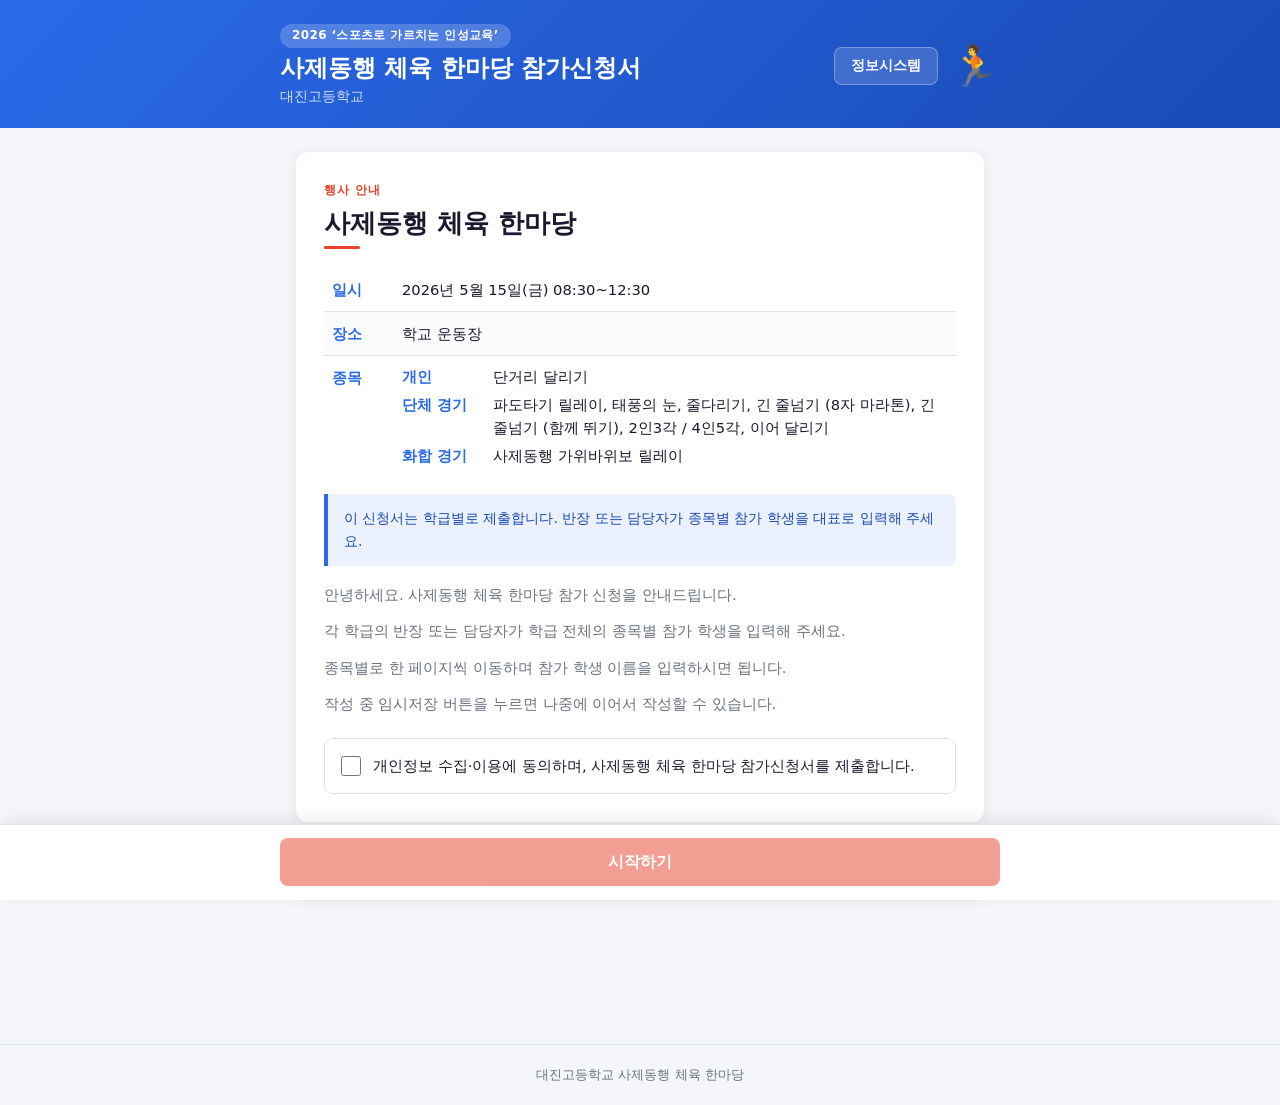
==== commit 9146eeb3: "Add info system link" ====
--- a/index.html
+++ b/index.html
@@ -4,7 +4,7 @@
   <meta charset="UTF-8" />
   <meta name="viewport" content="width=device-width, initial-scale=1.0" />
   <title>사제동행 체육 한마당 참가신청</title>
-  <link rel="stylesheet" href="css/style.css" />
+  <link rel="stylesheet" href="css/style.css?v=20260523-info-system" />
 </head>
 <body>
 
@@ -16,7 +16,10 @@
         <h1 class="header-title" id="header-title">사제동행 체육 한마당 참가신청서</h1>
         <p class="header-subtitle" id="header-subtitle">대진고등학교</p>
       </div>
-      <span class="header-logo" aria-hidden="true">🏃</span>
+      <div class="header-actions">
+        <a class="btn btn-ghost btn-sm" href="https://usuu94152-collab.github.io/pefestival/day">정보시스템</a>
+        <span class="header-logo" aria-hidden="true">🏃</span>
+      </div>
     </div>
 
     <!-- 프로그레스 바 (안내/완료 단계에서는 숨김) -->
--- a/css/style.css
+++ b/css/style.css
@@ -54,6 +54,7 @@
 .header-brand {
   display: flex;
   flex-direction: column;
+  min-width: 0;
 }
 .header-badge {
   display: inline-block;
@@ -79,6 +80,12 @@
 .header-logo {
   font-size: 2.5rem;
   line-height: 1;
+}
+.header-actions {
+  display: flex;
+  align-items: center;
+  gap: 0.75rem;
+  flex-shrink: 0;
 }
 
 /* Admin header */
